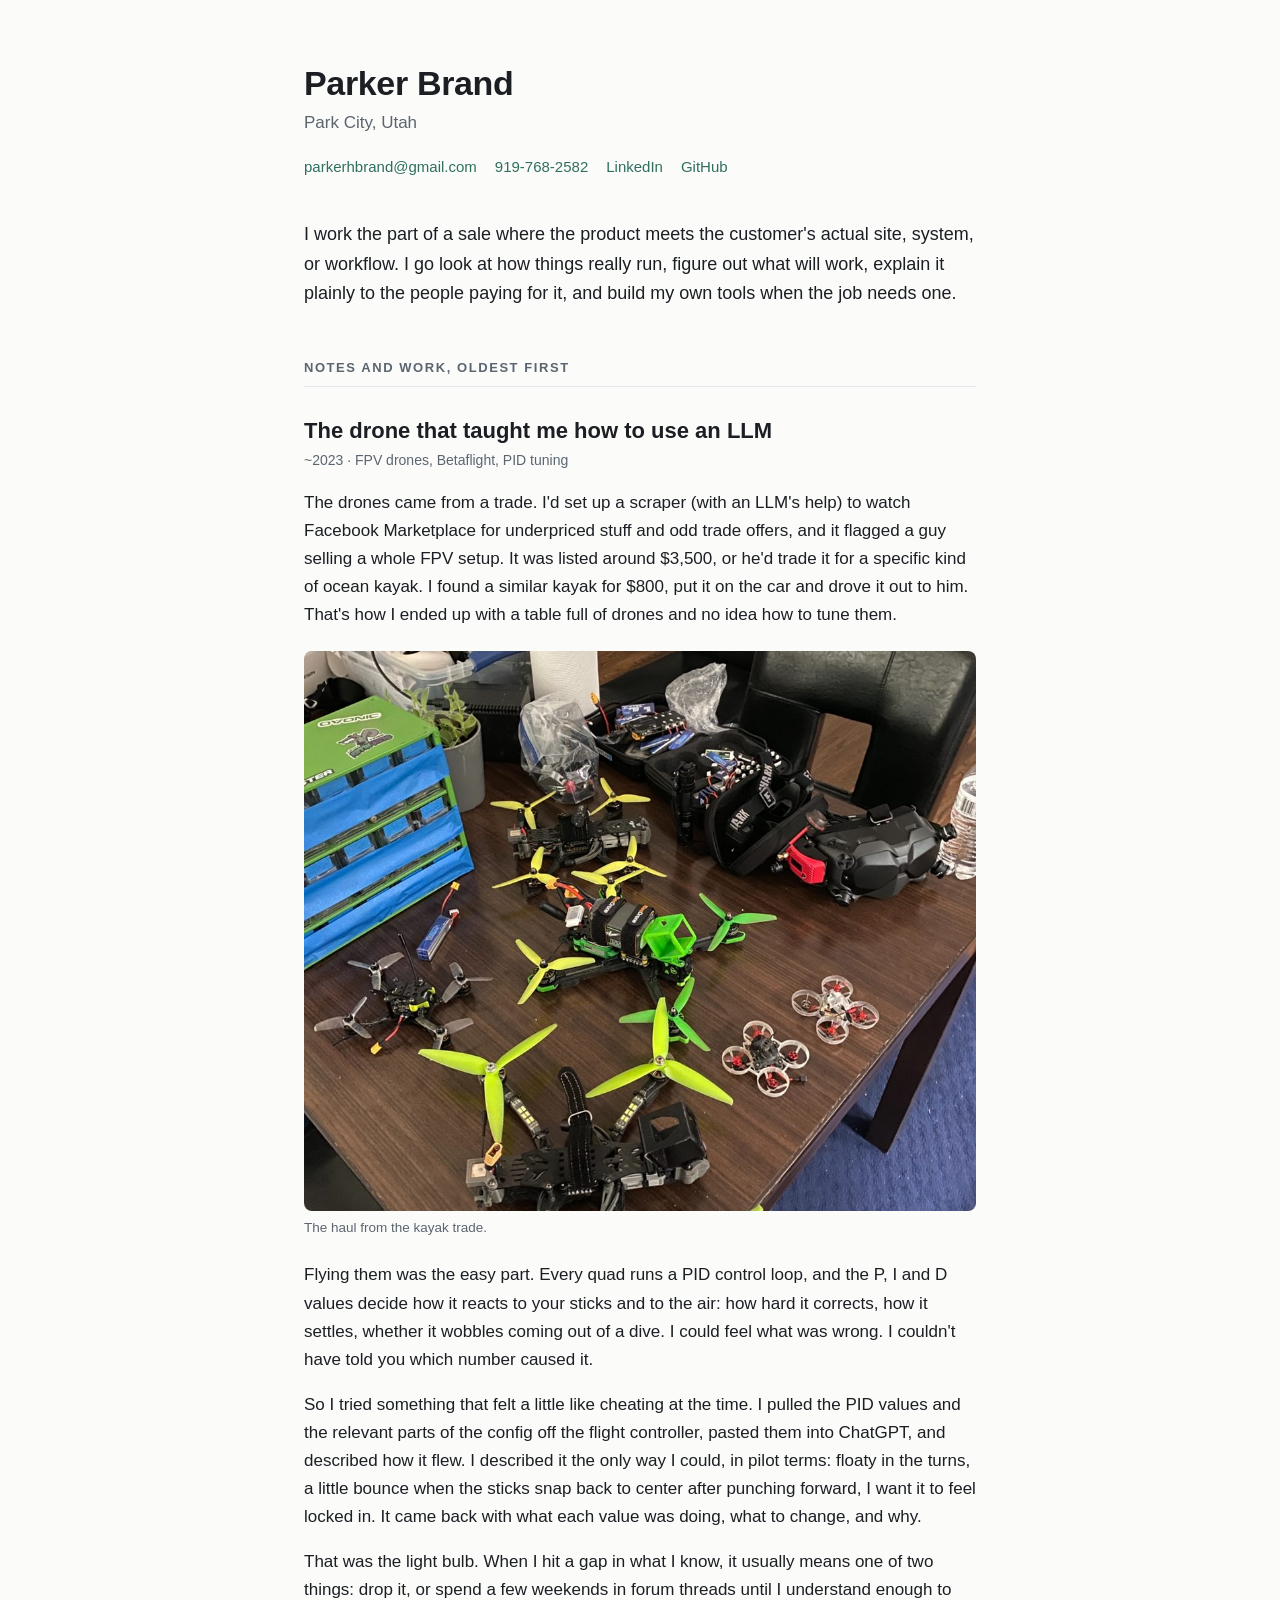
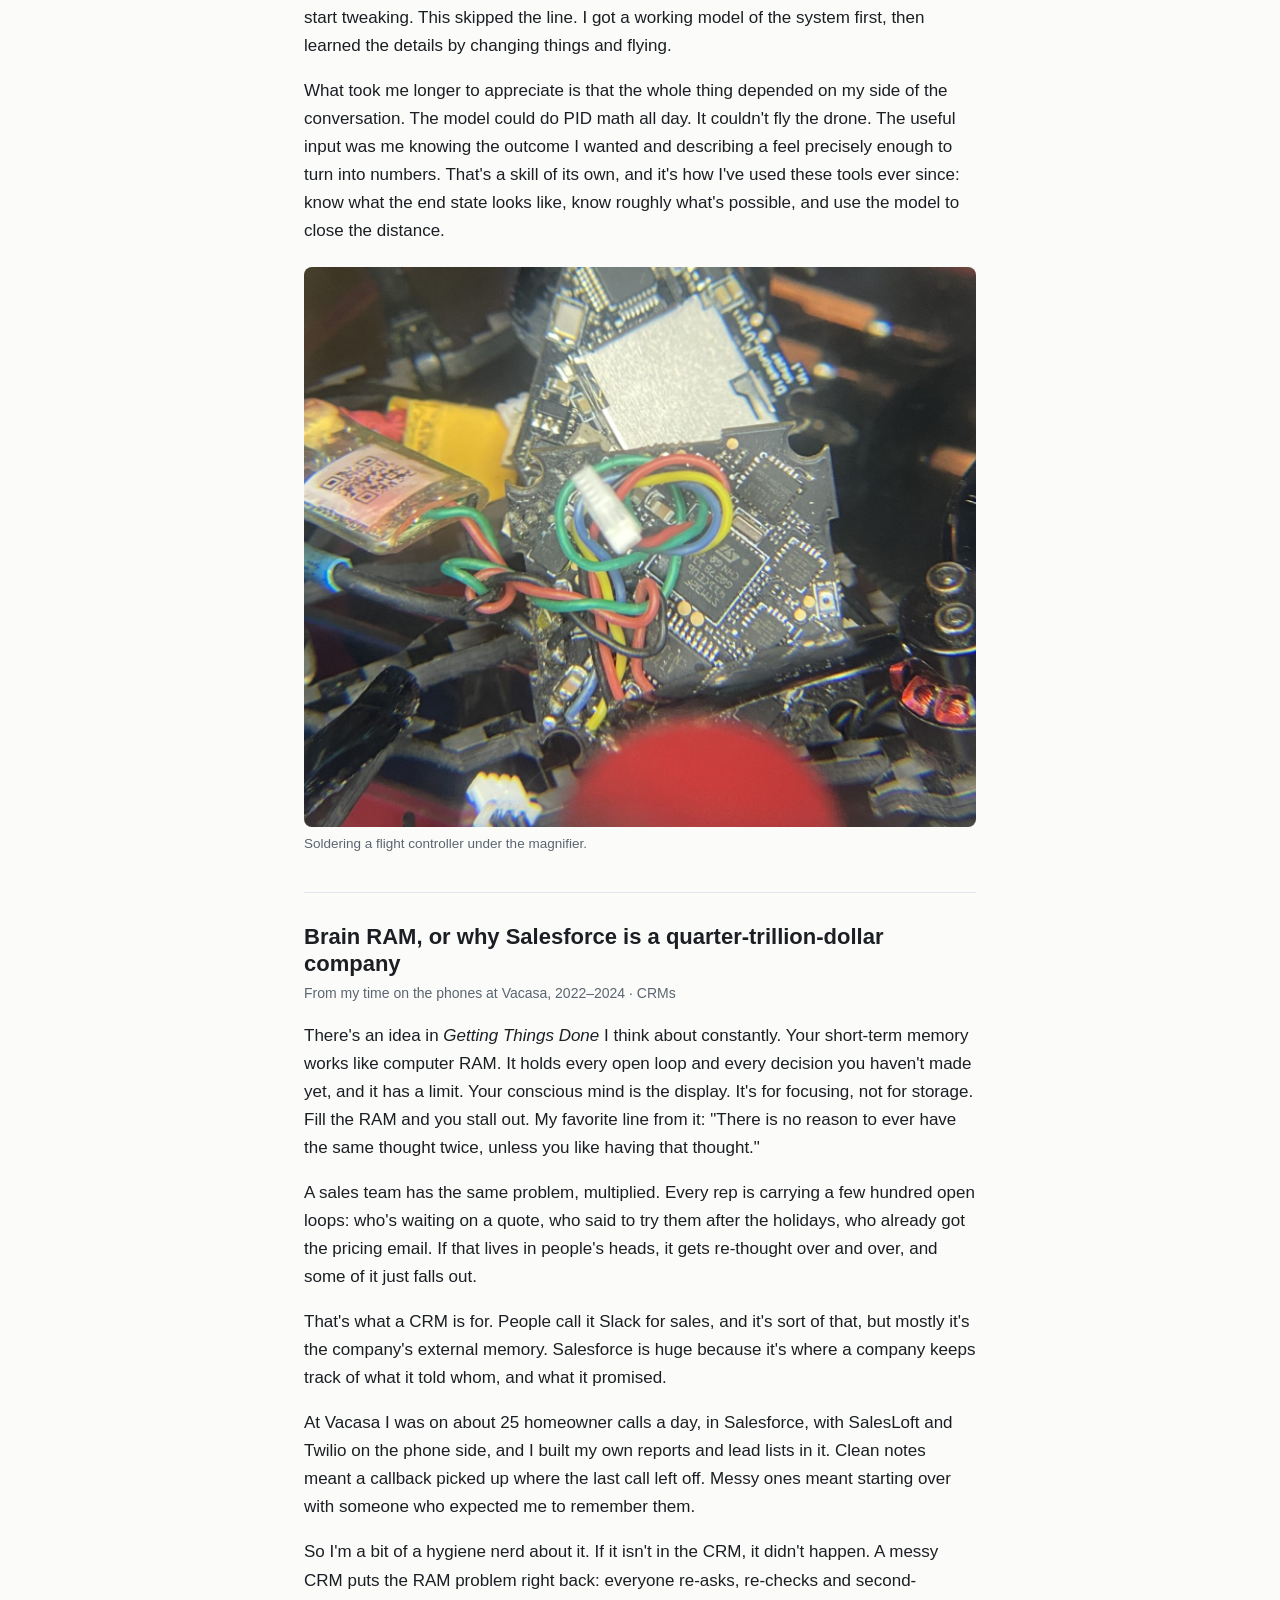
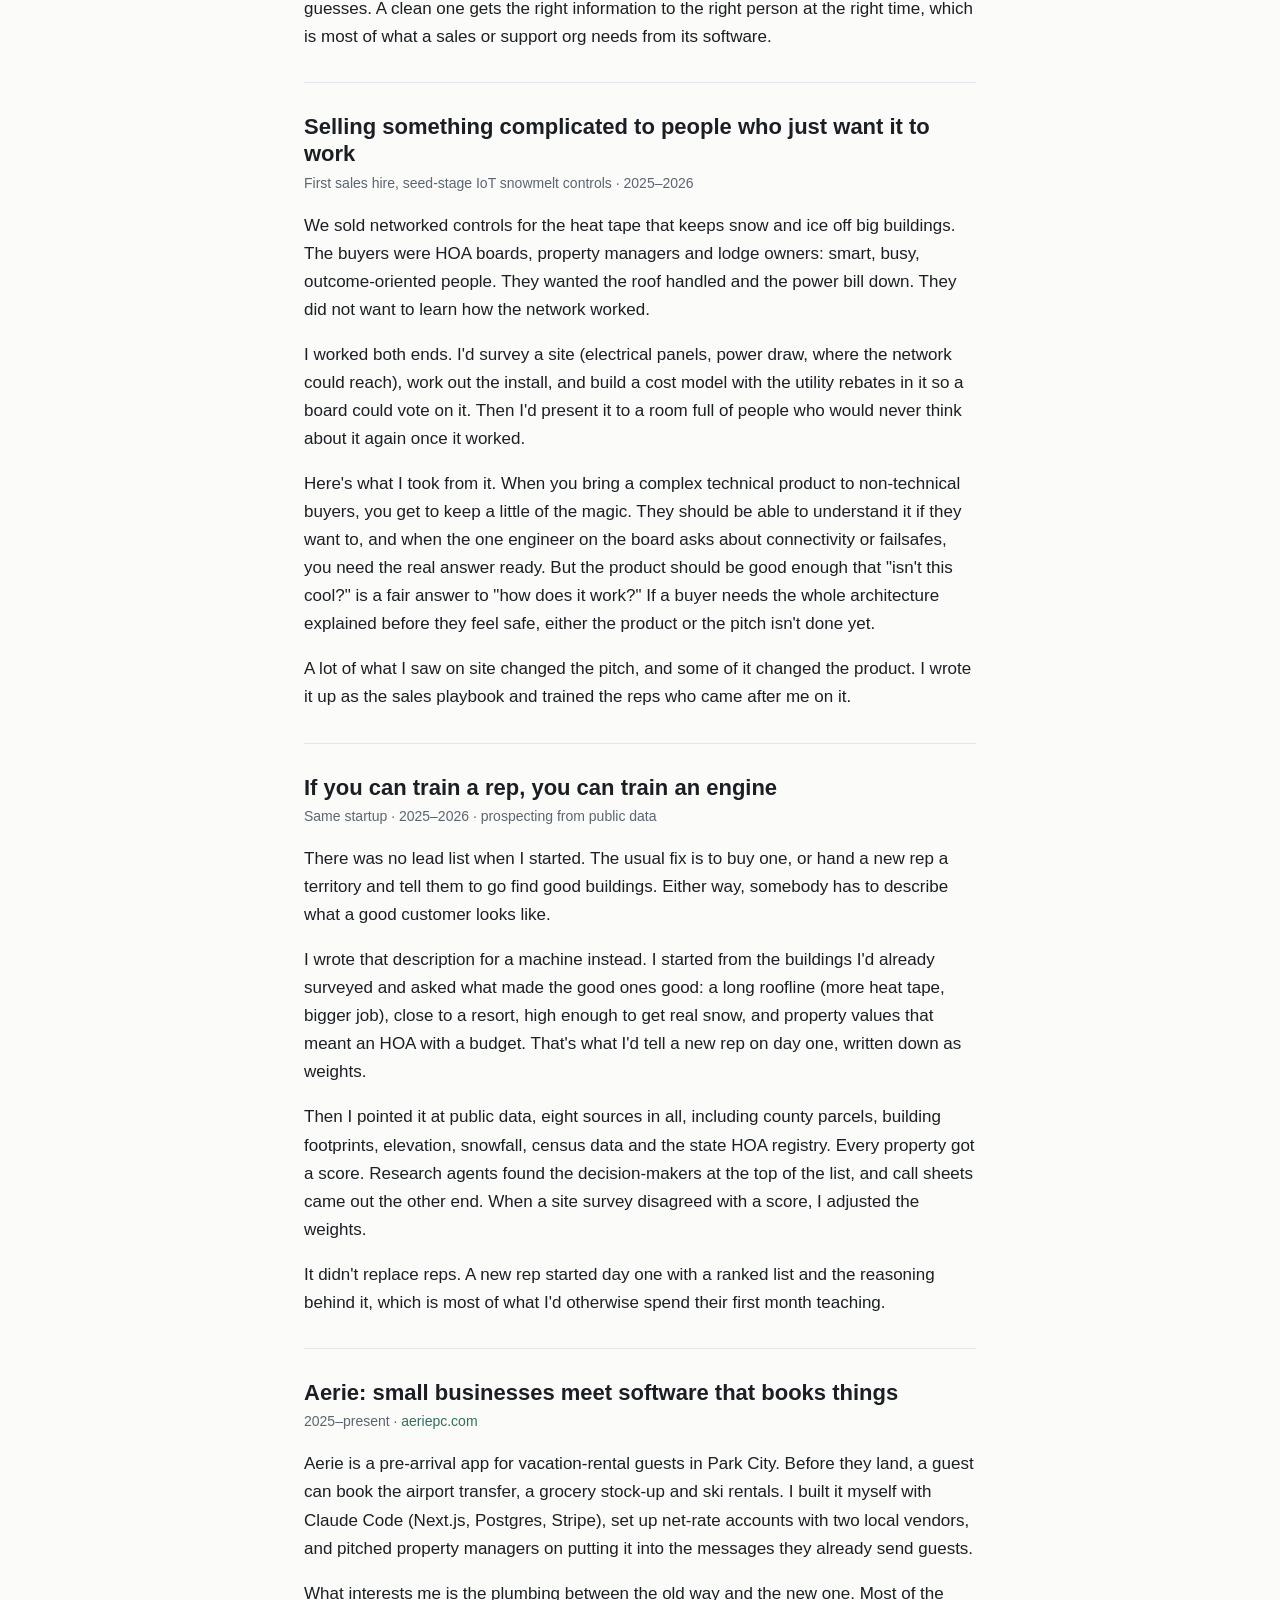
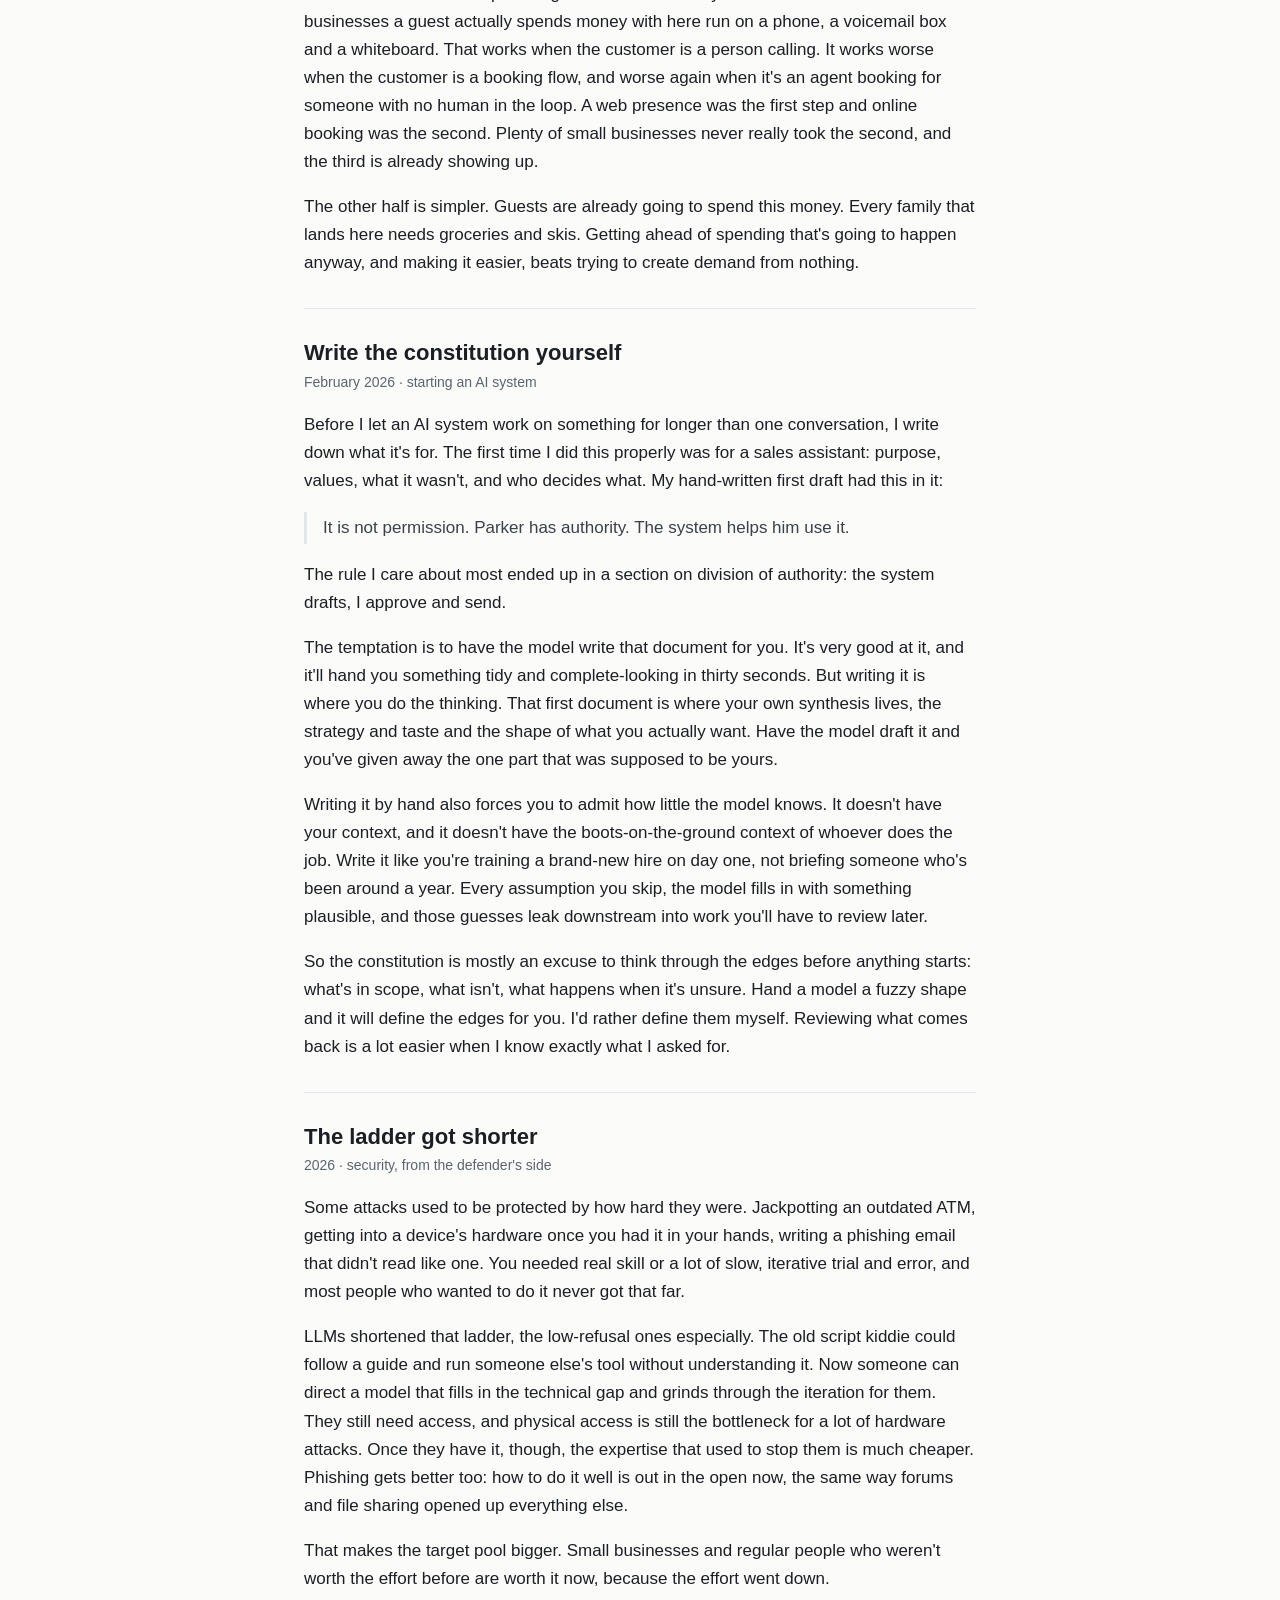
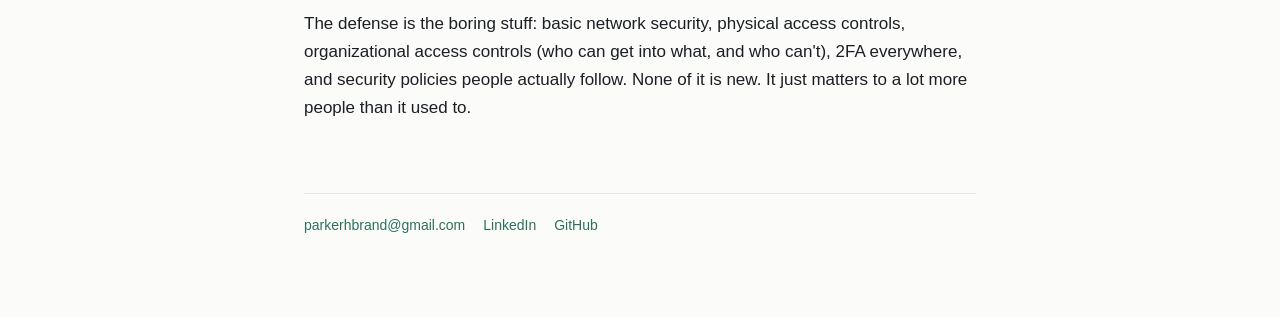
==== index.html @ bc5fa606 "Portfolio draft 2" ====
<!doctype html>
<html lang="en">
<head>
<meta charset="utf-8">
<meta name="viewport" content="width=device-width, initial-scale=1">
<meta name="robots" content="noindex, nofollow">
<title>Parker Brand</title>
<style>
  :root { --ink:#1b1f23; --muted:#5b6570; --line:#e3e6ea; --accent:#2f6f5e; --bg:#fbfbfa; }
  * { box-sizing:border-box; }
  body { margin:0; background:var(--bg); color:var(--ink); font:17px/1.65 -apple-system, BlinkMacSystemFont, "Segoe UI", Inter, Roboto, sans-serif; }
  main { max-width:720px; margin:0 auto; padding:64px 24px 80px; }
  h1 { font-size:34px; line-height:1.15; margin:0 0 6px; letter-spacing:-0.01em; }
  .sub { color:var(--muted); margin:0 0 18px; }
  .links { display:flex; flex-wrap:wrap; gap:8px 18px; font-size:15px; margin-bottom:40px; }
  a { color:var(--accent); text-decoration:none; } a:hover { text-decoration:underline; }
  .intro { font-size:18px; margin:0 0 12px; }
  h2 { font-size:13px; text-transform:uppercase; letter-spacing:.12em; color:var(--muted); margin:48px 0 8px; font-weight:600; }
  article { border-top:1px solid var(--line); padding:30px 0 14px; }
  article h3 { font-size:22px; line-height:1.25; margin:0 0 4px; }
  .meta { color:var(--muted); font-size:14px; margin:0 0 16px; }
  figure { margin:22px 0; }
  figure img { width:100%; max-height:560px; object-fit:cover; border-radius:8px; display:block; }
  figcaption { color:var(--muted); font-size:13.5px; margin-top:6px; }
  blockquote { margin:16px 0; padding:2px 0 2px 16px; border-left:3px solid var(--line); color:#3a4148; }
  footer { border-top:1px solid var(--line); margin-top:40px; padding-top:20px; color:var(--muted); font-size:14px; display:flex; flex-wrap:wrap; gap:8px 18px; }
</style>
</head>
<body>
<main>
  <!-- DRAFT 2 (11/18). Written from Parker's 11/18 voice notes; his edits win. Previous shell: shell-v1.html. -->
  <h1>Parker Brand</h1>
  <p class="sub">Park City, Utah</p>
  <div class="links">
    <a href="mailto:parkerhbrand@gmail.com">parkerhbrand@gmail.com</a>
    <a href="tel:+19197682582">919-768-2582</a>
    <a href="https://www.linkedin.com/in/parker-brand">LinkedIn</a>
    <a href="https://github.com/g0parks">GitHub</a>
  </div>

  <p class="intro">I work the part of a sale where the product meets the customer's actual site, system, or workflow. I go look at how things really run, figure out what will work, explain it plainly to the people paying for it, and build my own tools when the job needs one.</p>

  <h2>Notes and work, oldest first</h2>

  <article>
    <h3>The drone that taught me how to use an LLM</h3>
    <p class="meta">~2023 · FPV drones, Betaflight, PID tuning</p>

    <p>The drones came from a trade. I'd set up a scraper (with an LLM's help) to watch Facebook Marketplace for underpriced stuff and odd trade offers, and it flagged a guy selling a whole FPV setup. It was listed around $3,500, or he'd trade it for a specific kind of ocean kayak. I found a similar kayak for $800, put it on the car and drove it out to him. That's how I ended up with a table full of drones and no idea how to tune them.</p>

    <figure><img src="img/fleet.jpg" alt="A table covered in FPV drones, goggles and batteries"><figcaption>The haul from the kayak trade.</figcaption></figure>

    <p>Flying them was the easy part. Every quad runs a PID control loop, and the P, I and D values decide how it reacts to your sticks and to the air: how hard it corrects, how it settles, whether it wobbles coming out of a dive. I could feel what was wrong. I couldn't have told you which number caused it.</p>

    <p>So I tried something that felt a little like cheating at the time. I pulled the PID values and the relevant parts of the config off the flight controller, pasted them into ChatGPT, and described how it flew. I described it the only way I could, in pilot terms: floaty in the turns, a little bounce when the sticks snap back to center after punching forward, I want it to feel locked in. It came back with what each value was doing, what to change, and why.</p>

    <p>That was the light bulb. When I hit a gap in what I know, it usually means one of two things: drop it, or spend a few weekends in forum threads until I understand enough to start tweaking. This skipped the line. I got a working model of the system first, then learned the details by changing things and flying.</p>

    <p>What took me longer to appreciate is that the whole thing depended on my side of the conversation. The model could do PID math all day. It couldn't fly the drone. The useful input was me knowing the outcome I wanted and describing a feel precisely enough to turn into numbers. That's a skill of its own, and it's how I've used these tools ever since: know what the end state looks like, know roughly what's possible, and use the model to close the distance.</p>

    <figure><img src="img/bench.jpg" alt="A tiny drone flight controller under a magnifying glass on a soldering bench"><figcaption>Soldering a flight controller under the magnifier.</figcaption></figure>
  </article>

  <article>
    <h3>Brain RAM, or why Salesforce is a quarter-trillion-dollar company</h3>
    <p class="meta">From my time on the phones at Vacasa, 2022–2024 · CRMs</p>

    <p>There's an idea in <i>Getting Things Done</i> I think about constantly. Your short-term memory works like computer RAM. It holds every open loop and every decision you haven't made yet, and it has a limit. Your conscious mind is the display. It's for focusing, not for storage. Fill the RAM and you stall out. My favorite line from it: "There is no reason to ever have the same thought twice, unless you like having that thought."</p>

    <p>A sales team has the same problem, multiplied. Every rep is carrying a few hundred open loops: who's waiting on a quote, who said to try them after the holidays, who already got the pricing email. If that lives in people's heads, it gets re-thought over and over, and some of it just falls out.</p>

    <p>That's what a CRM is for. People call it Slack for sales, and it's sort of that, but mostly it's the company's external memory. Salesforce is huge because it's where a company keeps track of what it told whom, and what it promised.</p>

    <p>At Vacasa I was on about 25 homeowner calls a day, in Salesforce, with SalesLoft and Twilio on the phone side, and I built my own reports and lead lists in it. Clean notes meant a callback picked up where the last call left off. Messy ones meant starting over with someone who expected me to remember them.</p>

    <p>So I'm a bit of a hygiene nerd about it. If it isn't in the CRM, it didn't happen. A messy CRM puts the RAM problem right back: everyone re-asks, re-checks and second-guesses. A clean one gets the right information to the right person at the right time, which is most of what a sales or support org needs from its software.</p>
  </article>

  <article>
    <h3>Selling something complicated to people who just want it to work</h3>
    <p class="meta">First sales hire, seed-stage IoT snowmelt controls · 2025–2026</p>

    <p>We sold networked controls for the heat tape that keeps snow and ice off big buildings. The buyers were HOA boards, property managers and lodge owners: smart, busy, outcome-oriented people. They wanted the roof handled and the power bill down. They did not want to learn how the network worked.</p>

    <p>I worked both ends. I'd survey a site (electrical panels, power draw, where the network could reach), work out the install, and build a cost model with the utility rebates in it so a board could vote on it. Then I'd present it to a room full of people who would never think about it again once it worked.</p>

    <p>Here's what I took from it. When you bring a complex technical product to non-technical buyers, you get to keep a little of the magic. They should be able to understand it if they want to, and when the one engineer on the board asks about connectivity or failsafes, you need the real answer ready. But the product should be good enough that "isn't this cool?" is a fair answer to "how does it work?" If a buyer needs the whole architecture explained before they feel safe, either the product or the pitch isn't done yet.</p>

    <p>A lot of what I saw on site changed the pitch, and some of it changed the product. I wrote it up as the sales playbook and trained the reps who came after me on it.</p>
  </article>

  <article>
    <h3>If you can train a rep, you can train an engine</h3>
    <p class="meta">Same startup · 2025–2026 · prospecting from public data</p>

    <p>There was no lead list when I started. The usual fix is to buy one, or hand a new rep a territory and tell them to go find good buildings. Either way, somebody has to describe what a good customer looks like.</p>

    <p>I wrote that description for a machine instead. I started from the buildings I'd already surveyed and asked what made the good ones good: a long roofline (more heat tape, bigger job), close to a resort, high enough to get real snow, and property values that meant an HOA with a budget. That's what I'd tell a new rep on day one, written down as weights.</p>

    <p>Then I pointed it at public data, eight sources in all, including county parcels, building footprints, elevation, snowfall, census data and the state HOA registry. Every property got a score. Research agents found the decision-makers at the top of the list, and call sheets came out the other end. When a site survey disagreed with a score, I adjusted the weights.</p>

    <p>It didn't replace reps. A new rep started day one with a ranked list and the reasoning behind it, which is most of what I'd otherwise spend their first month teaching.</p>
  </article>

  <article>
    <h3>Aerie: small businesses meet software that books things</h3>
    <p class="meta">2025–present · <a href="https://aeriepc.com">aeriepc.com</a></p>

    <p>Aerie is a pre-arrival app for vacation-rental guests in Park City. Before they land, a guest can book the airport transfer, a grocery stock-up and ski rentals. I built it myself with Claude Code (Next.js, Postgres, Stripe), set up net-rate accounts with two local vendors, and pitched property managers on putting it into the messages they already send guests.</p>

    <p>What interests me is the plumbing between the old way and the new one. Most of the businesses a guest actually spends money with here run on a phone, a voicemail box and a whiteboard. That works when the customer is a person calling. It works worse when the customer is a booking flow, and worse again when it's an agent booking for someone with no human in the loop. A web presence was the first step and online booking was the second. Plenty of small businesses never really took the second, and the third is already showing up.</p>

    <p>The other half is simpler. Guests are already going to spend this money. Every family that lands here needs groceries and skis. Getting ahead of spending that's going to happen anyway, and making it easier, beats trying to create demand from nothing.</p>
  </article>

  <article>
    <h3>Write the constitution yourself</h3>
    <p class="meta">February 2026 · starting an AI system</p>

    <p>Before I let an AI system work on something for longer than one conversation, I write down what it's for. The first time I did this properly was for a sales assistant: purpose, values, what it wasn't, and who decides what. My hand-written first draft had this in it:</p>
    <blockquote>It is not permission. Parker has authority. The system helps him use it.</blockquote>
    <p>The rule I care about most ended up in a section on division of authority: the system drafts, I approve and send.</p>

    <p>The temptation is to have the model write that document for you. It's very good at it, and it'll hand you something tidy and complete-looking in thirty seconds. But writing it is where you do the thinking. That first document is where your own synthesis lives, the strategy and taste and the shape of what you actually want. Have the model draft it and you've given away the one part that was supposed to be yours.</p>

    <p>Writing it by hand also forces you to admit how little the model knows. It doesn't have your context, and it doesn't have the boots-on-the-ground context of whoever does the job. Write it like you're training a brand-new hire on day one, not briefing someone who's been around a year. Every assumption you skip, the model fills in with something plausible, and those guesses leak downstream into work you'll have to review later.</p>

    <p>So the constitution is mostly an excuse to think through the edges before anything starts: what's in scope, what isn't, what happens when it's unsure. Hand a model a fuzzy shape and it will define the edges for you. I'd rather define them myself. Reviewing what comes back is a lot easier when I know exactly what I asked for.</p>
  </article>

  <article>
    <h3>The ladder got shorter</h3>
    <p class="meta">2026 · security, from the defender's side</p>

    <p>Some attacks used to be protected by how hard they were. Jackpotting an outdated ATM, getting into a device's hardware once you had it in your hands, writing a phishing email that didn't read like one. You needed real skill or a lot of slow, iterative trial and error, and most people who wanted to do it never got that far.</p>

    <p>LLMs shortened that ladder, the low-refusal ones especially. The old script kiddie could follow a guide and run someone else's tool without understanding it. Now someone can direct a model that fills in the technical gap and grinds through the iteration for them. They still need access, and physical access is still the bottleneck for a lot of hardware attacks. Once they have it, though, the expertise that used to stop them is much cheaper. Phishing gets better too: how to do it well is out in the open now, the same way forums and file sharing opened up everything else.</p>

    <p>That makes the target pool bigger. Small businesses and regular people who weren't worth the effort before are worth it now, because the effort went down.</p>

    <p>The defense is the boring stuff: basic network security, physical access controls, organizational access controls (who can get into what, and who can't), 2FA everywhere, and security policies people actually follow. None of it is new. It just matters to a lot more people than it used to.</p>
  </article>

  <footer>
    <a href="mailto:parkerhbrand@gmail.com">parkerhbrand@gmail.com</a>
    <a href="https://www.linkedin.com/in/parker-brand">LinkedIn</a>
    <a href="https://github.com/g0parks">GitHub</a>
  </footer>
</main>
</body>
</html>
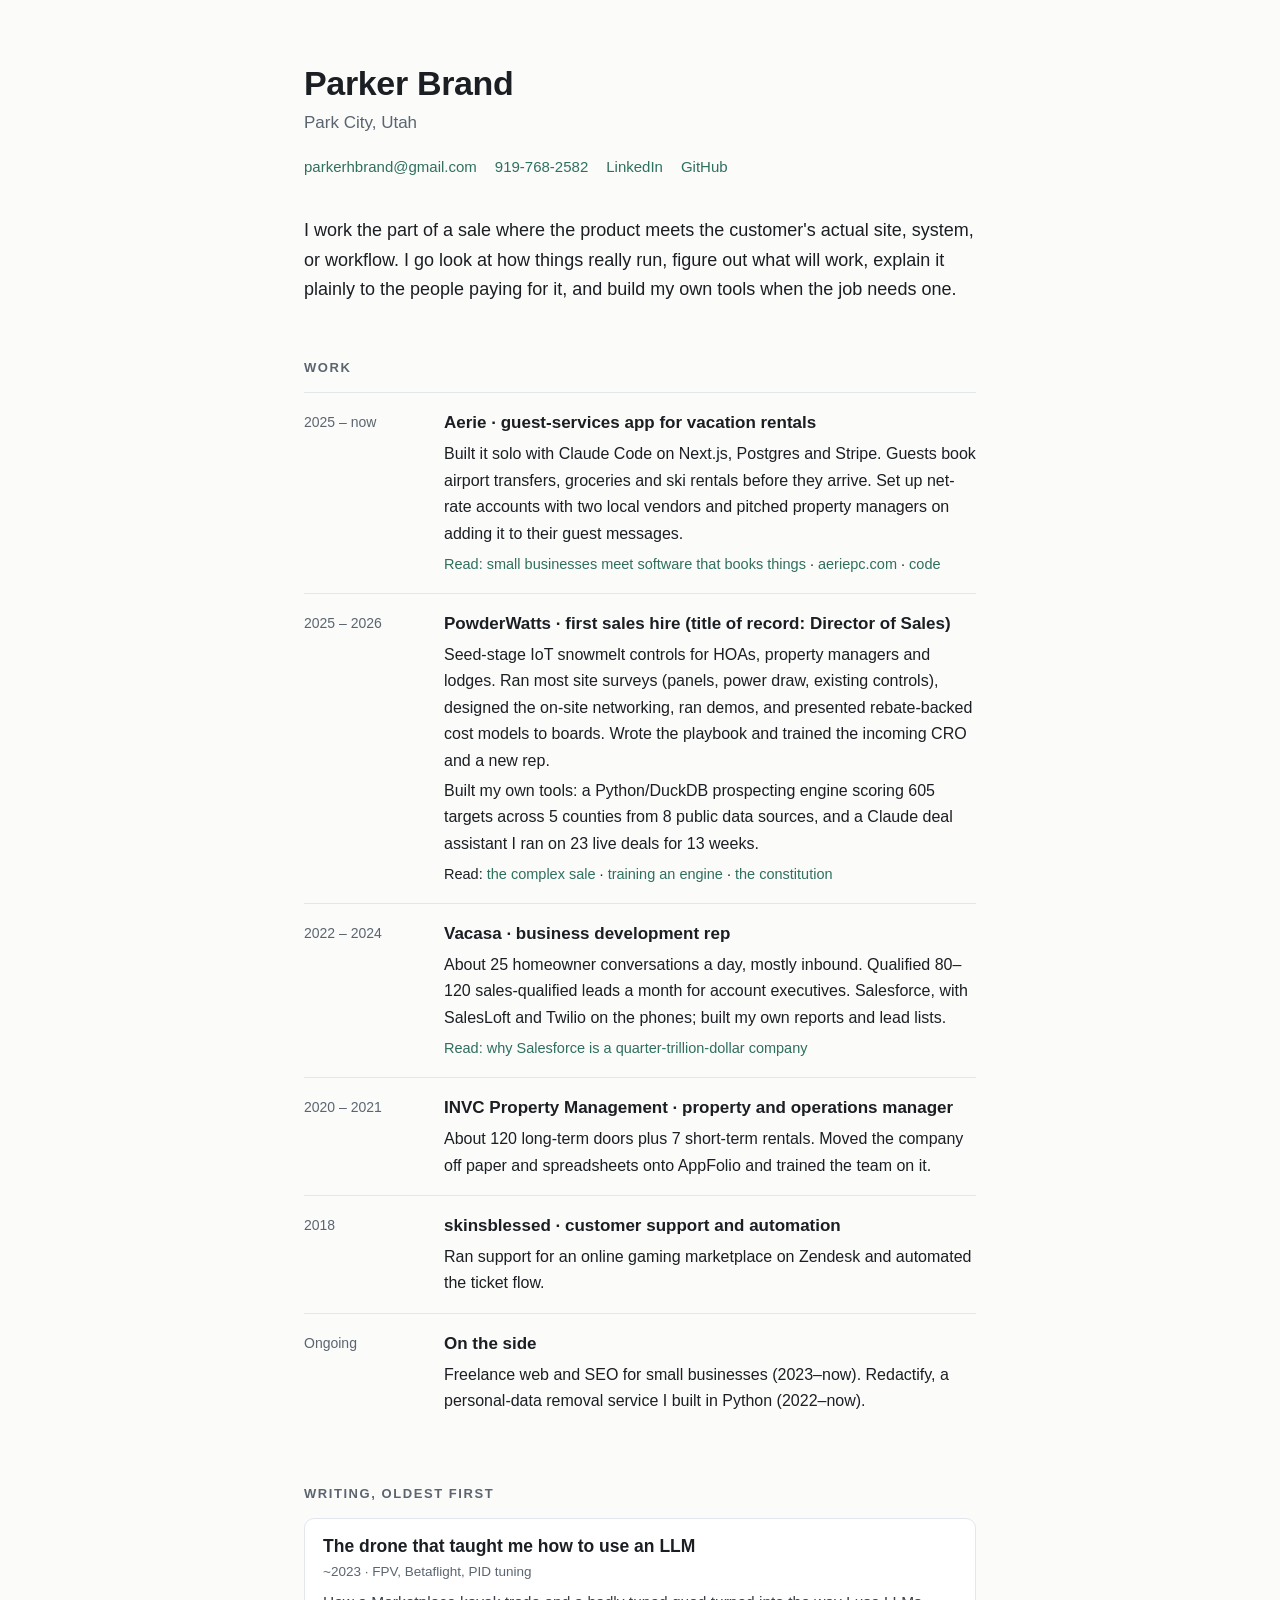
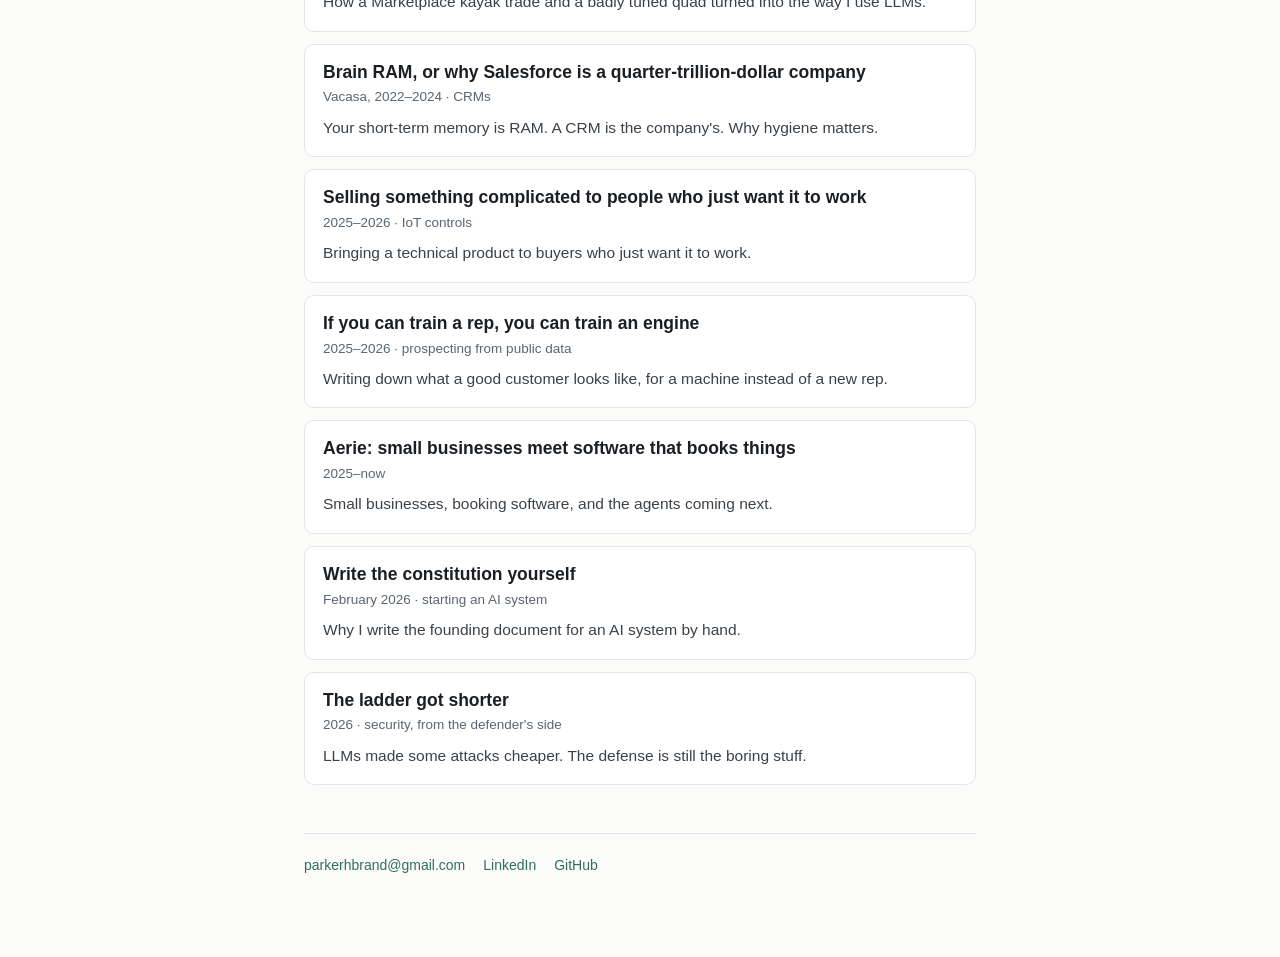
==== commit 5f787a79: "Index = work timeline + post cards; each piece on its own page" ====
--- a/index.html
+++ b/index.html
@@ -5,30 +5,10 @@
 <meta name="viewport" content="width=device-width, initial-scale=1">
 <meta name="robots" content="noindex, nofollow">
 <title>Parker Brand</title>
-<style>
-  :root { --ink:#1b1f23; --muted:#5b6570; --line:#e3e6ea; --accent:#2f6f5e; --bg:#fbfbfa; }
-  * { box-sizing:border-box; }
-  body { margin:0; background:var(--bg); color:var(--ink); font:17px/1.65 -apple-system, BlinkMacSystemFont, "Segoe UI", Inter, Roboto, sans-serif; }
-  main { max-width:720px; margin:0 auto; padding:64px 24px 80px; }
-  h1 { font-size:34px; line-height:1.15; margin:0 0 6px; letter-spacing:-0.01em; }
-  .sub { color:var(--muted); margin:0 0 18px; }
-  .links { display:flex; flex-wrap:wrap; gap:8px 18px; font-size:15px; margin-bottom:40px; }
-  a { color:var(--accent); text-decoration:none; } a:hover { text-decoration:underline; }
-  .intro { font-size:18px; margin:0 0 12px; }
-  h2 { font-size:13px; text-transform:uppercase; letter-spacing:.12em; color:var(--muted); margin:48px 0 8px; font-weight:600; }
-  article { border-top:1px solid var(--line); padding:30px 0 14px; }
-  article h3 { font-size:22px; line-height:1.25; margin:0 0 4px; }
-  .meta { color:var(--muted); font-size:14px; margin:0 0 16px; }
-  figure { margin:22px 0; }
-  figure img { width:100%; max-height:560px; object-fit:cover; border-radius:8px; display:block; }
-  figcaption { color:var(--muted); font-size:13.5px; margin-top:6px; }
-  blockquote { margin:16px 0; padding:2px 0 2px 16px; border-left:3px solid var(--line); color:#3a4148; }
-  footer { border-top:1px solid var(--line); margin-top:40px; padding-top:20px; color:var(--muted); font-size:14px; display:flex; flex-wrap:wrap; gap:8px 18px; }
-</style>
+<link rel="stylesheet" href="style.css">
 </head>
 <body>
 <main>
-  <!-- DRAFT 2 (11/18). Written from Parker's 11/18 voice notes; his edits win. Previous shell: shell-v1.html. -->
   <h1>Parker Brand</h1>
   <p class="sub">Park City, Utah</p>
   <div class="links">
@@ -40,106 +20,70 @@
 
   <p class="intro">I work the part of a sale where the product meets the customer's actual site, system, or workflow. I go look at how things really run, figure out what will work, explain it plainly to the people paying for it, and build my own tools when the job needs one.</p>
 
-  <h2>Notes and work, oldest first</h2>
+  <h2>Work</h2>
 
-  <article>
-    <h3>The drone that taught me how to use an LLM</h3>
-    <p class="meta">~2023 · FPV drones, Betaflight, PID tuning</p>
+  <div class="role">
+    <div class="when">2025 – now</div>
+    <div>
+      <h3>Aerie · guest-services app for vacation rentals</h3>
+      <p>Built it solo with Claude Code on Next.js, Postgres and Stripe. Guests book airport transfers, groceries and ski rentals before they arrive. Set up net-rate accounts with two local vendors and pitched property managers on adding it to their guest messages.</p>
+      <p class="read"><a href="posts/aerie.html">Read: small businesses meet software that books things</a> · <a href="https://aeriepc.com">aeriepc.com</a> · <a href="https://github.com/g0parks/summit-guest-app">code</a></p>
+    </div>
+  </div>
 
-    <p>The drones came from a trade. I'd set up a scraper (with an LLM's help) to watch Facebook Marketplace for underpriced stuff and odd trade offers, and it flagged a guy selling a whole FPV setup. It was listed around $3,500, or he'd trade it for a specific kind of ocean kayak. I found a similar kayak for $800, put it on the car and drove it out to him. That's how I ended up with a table full of drones and no idea how to tune them.</p>
+  <div class="role">
+    <div class="when">2025 – 2026</div>
+    <div>
+      <h3>PowderWatts · first sales hire (title of record: Director of Sales)</h3>
+      <p>Seed-stage IoT snowmelt controls for HOAs, property managers and lodges. Ran most site surveys (panels, power draw, existing controls), designed the on-site networking, ran demos, and presented rebate-backed cost models to boards. Wrote the playbook and trained the incoming CRO and a new rep.</p>
+      <p>Built my own tools: a Python/DuckDB prospecting engine scoring 605 targets across 5 counties from 8 public data sources, and a Claude deal assistant I ran on 23 live deals for 13 weeks.</p>
+      <p class="read">Read: <a href="posts/complex-sale.html">the complex sale</a> · <a href="posts/train-an-engine.html">training an engine</a> · <a href="posts/constitution.html">the constitution</a></p>
+    </div>
+  </div>
 
-    <figure><img src="img/fleet.jpg" alt="A table covered in FPV drones, goggles and batteries"><figcaption>The haul from the kayak trade.</figcaption></figure>
+  <div class="role">
+    <div class="when">2022 – 2024</div>
+    <div>
+      <h3>Vacasa · business development rep</h3>
+      <p>About 25 homeowner conversations a day, mostly inbound. Qualified 80–120 sales-qualified leads a month for account executives. Salesforce, with SalesLoft and Twilio on the phones; built my own reports and lead lists.</p>
+      <p class="read"><a href="posts/brain-ram.html">Read: why Salesforce is a quarter-trillion-dollar company</a></p>
+    </div>
+  </div>
 
-    <p>Flying them was the easy part. Every quad runs a PID control loop, and the P, I and D values decide how it reacts to your sticks and to the air: how hard it corrects, how it settles, whether it wobbles coming out of a dive. I could feel what was wrong. I couldn't have told you which number caused it.</p>
+  <div class="role">
+    <div class="when">2020 – 2021</div>
+    <div>
+      <h3>INVC Property Management · property and operations manager</h3>
+      <p>About 120 long-term doors plus 7 short-term rentals. Moved the company off paper and spreadsheets onto AppFolio and trained the team on it.</p>
+    </div>
+  </div>
 
-    <p>So I tried something that felt a little like cheating at the time. I pulled the PID values and the relevant parts of the config off the flight controller, pasted them into ChatGPT, and described how it flew. I described it the only way I could, in pilot terms: floaty in the turns, a little bounce when the sticks snap back to center after punching forward, I want it to feel locked in. It came back with what each value was doing, what to change, and why.</p>
+  <div class="role">
+    <div class="when">2018</div>
+    <div>
+      <h3>skinsblessed · customer support and automation</h3>
+      <p>Ran support for an online gaming marketplace on Zendesk and automated the ticket flow.</p>
+    </div>
+  </div>
 
-    <p>That was the light bulb. When I hit a gap in what I know, it usually means one of two things: drop it, or spend a few weekends in forum threads until I understand enough to start tweaking. This skipped the line. I got a working model of the system first, then learned the details by changing things and flying.</p>
+  <div class="role">
+    <div class="when">Ongoing</div>
+    <div>
+      <h3>On the side</h3>
+      <p>Freelance web and SEO for small businesses (2023–now). Redactify, a personal-data removal service I built in Python (2022–now).</p>
+    </div>
+  </div>
 
-    <p>What took me longer to appreciate is that the whole thing depended on my side of the conversation. The model could do PID math all day. It couldn't fly the drone. The useful input was me knowing the outcome I wanted and describing a feel precisely enough to turn into numbers. That's a skill of its own, and it's how I've used these tools ever since: know what the end state looks like, know roughly what's possible, and use the model to close the distance.</p>
-
-    <figure><img src="img/bench.jpg" alt="A tiny drone flight controller under a magnifying glass on a soldering bench"><figcaption>Soldering a flight controller under the magnifier.</figcaption></figure>
-  </article>
-
-  <article>
-    <h3>Brain RAM, or why Salesforce is a quarter-trillion-dollar company</h3>
-    <p class="meta">From my time on the phones at Vacasa, 2022–2024 · CRMs</p>
-
-    <p>There's an idea in <i>Getting Things Done</i> I think about constantly. Your short-term memory works like computer RAM. It holds every open loop and every decision you haven't made yet, and it has a limit. Your conscious mind is the display. It's for focusing, not for storage. Fill the RAM and you stall out. My favorite line from it: "There is no reason to ever have the same thought twice, unless you like having that thought."</p>
-
-    <p>A sales team has the same problem, multiplied. Every rep is carrying a few hundred open loops: who's waiting on a quote, who said to try them after the holidays, who already got the pricing email. If that lives in people's heads, it gets re-thought over and over, and some of it just falls out.</p>
-
-    <p>That's what a CRM is for. People call it Slack for sales, and it's sort of that, but mostly it's the company's external memory. Salesforce is huge because it's where a company keeps track of what it told whom, and what it promised.</p>
-
-    <p>At Vacasa I was on about 25 homeowner calls a day, in Salesforce, with SalesLoft and Twilio on the phone side, and I built my own reports and lead lists in it. Clean notes meant a callback picked up where the last call left off. Messy ones meant starting over with someone who expected me to remember them.</p>
-
-    <p>So I'm a bit of a hygiene nerd about it. If it isn't in the CRM, it didn't happen. A messy CRM puts the RAM problem right back: everyone re-asks, re-checks and second-guesses. A clean one gets the right information to the right person at the right time, which is most of what a sales or support org needs from its software.</p>
-  </article>
-
-  <article>
-    <h3>Selling something complicated to people who just want it to work</h3>
-    <p class="meta">First sales hire, seed-stage IoT snowmelt controls · 2025–2026</p>
-
-    <p>We sold networked controls for the heat tape that keeps snow and ice off big buildings. The buyers were HOA boards, property managers and lodge owners: smart, busy, outcome-oriented people. They wanted the roof handled and the power bill down. They did not want to learn how the network worked.</p>
-
-    <p>I worked both ends. I'd survey a site (electrical panels, power draw, where the network could reach), work out the install, and build a cost model with the utility rebates in it so a board could vote on it. Then I'd present it to a room full of people who would never think about it again once it worked.</p>
-
-    <p>Here's what I took from it. When you bring a complex technical product to non-technical buyers, you get to keep a little of the magic. They should be able to understand it if they want to, and when the one engineer on the board asks about connectivity or failsafes, you need the real answer ready. But the product should be good enough that "isn't this cool?" is a fair answer to "how does it work?" If a buyer needs the whole architecture explained before they feel safe, either the product or the pitch isn't done yet.</p>
-
-    <p>A lot of what I saw on site changed the pitch, and some of it changed the product. I wrote it up as the sales playbook and trained the reps who came after me on it.</p>
-  </article>
-
-  <article>
-    <h3>If you can train a rep, you can train an engine</h3>
-    <p class="meta">Same startup · 2025–2026 · prospecting from public data</p>
-
-    <p>There was no lead list when I started. The usual fix is to buy one, or hand a new rep a territory and tell them to go find good buildings. Either way, somebody has to describe what a good customer looks like.</p>
-
-    <p>I wrote that description for a machine instead. I started from the buildings I'd already surveyed and asked what made the good ones good: a long roofline (more heat tape, bigger job), close to a resort, high enough to get real snow, and property values that meant an HOA with a budget. That's what I'd tell a new rep on day one, written down as weights.</p>
-
-    <p>Then I pointed it at public data, eight sources in all, including county parcels, building footprints, elevation, snowfall, census data and the state HOA registry. Every property got a score. Research agents found the decision-makers at the top of the list, and call sheets came out the other end. When a site survey disagreed with a score, I adjusted the weights.</p>
-
-    <p>It didn't replace reps. A new rep started day one with a ranked list and the reasoning behind it, which is most of what I'd otherwise spend their first month teaching.</p>
-  </article>
-
-  <article>
-    <h3>Aerie: small businesses meet software that books things</h3>
-    <p class="meta">2025–present · <a href="https://aeriepc.com">aeriepc.com</a></p>
-
-    <p>Aerie is a pre-arrival app for vacation-rental guests in Park City. Before they land, a guest can book the airport transfer, a grocery stock-up and ski rentals. I built it myself with Claude Code (Next.js, Postgres, Stripe), set up net-rate accounts with two local vendors, and pitched property managers on putting it into the messages they already send guests.</p>
-
-    <p>What interests me is the plumbing between the old way and the new one. Most of the businesses a guest actually spends money with here run on a phone, a voicemail box and a whiteboard. That works when the customer is a person calling. It works worse when the customer is a booking flow, and worse again when it's an agent booking for someone with no human in the loop. A web presence was the first step and online booking was the second. Plenty of small businesses never really took the second, and the third is already showing up.</p>
-
-    <p>The other half is simpler. Guests are already going to spend this money. Every family that lands here needs groceries and skis. Getting ahead of spending that's going to happen anyway, and making it easier, beats trying to create demand from nothing.</p>
-  </article>
-
-  <article>
-    <h3>Write the constitution yourself</h3>
-    <p class="meta">February 2026 · starting an AI system</p>
-
-    <p>Before I let an AI system work on something for longer than one conversation, I write down what it's for. The first time I did this properly was for a sales assistant: purpose, values, what it wasn't, and who decides what. My hand-written first draft had this in it:</p>
-    <blockquote>It is not permission. Parker has authority. The system helps him use it.</blockquote>
-    <p>The rule I care about most ended up in a section on division of authority: the system drafts, I approve and send.</p>
-
-    <p>The temptation is to have the model write that document for you. It's very good at it, and it'll hand you something tidy and complete-looking in thirty seconds. But writing it is where you do the thinking. That first document is where your own synthesis lives, the strategy and taste and the shape of what you actually want. Have the model draft it and you've given away the one part that was supposed to be yours.</p>
-
-    <p>Writing it by hand also forces you to admit how little the model knows. It doesn't have your context, and it doesn't have the boots-on-the-ground context of whoever does the job. Write it like you're training a brand-new hire on day one, not briefing someone who's been around a year. Every assumption you skip, the model fills in with something plausible, and those guesses leak downstream into work you'll have to review later.</p>
-
-    <p>So the constitution is mostly an excuse to think through the edges before anything starts: what's in scope, what isn't, what happens when it's unsure. Hand a model a fuzzy shape and it will define the edges for you. I'd rather define them myself. Reviewing what comes back is a lot easier when I know exactly what I asked for.</p>
-  </article>
-
-  <article>
-    <h3>The ladder got shorter</h3>
-    <p class="meta">2026 · security, from the defender's side</p>
-
-    <p>Some attacks used to be protected by how hard they were. Jackpotting an outdated ATM, getting into a device's hardware once you had it in your hands, writing a phishing email that didn't read like one. You needed real skill or a lot of slow, iterative trial and error, and most people who wanted to do it never got that far.</p>
-
-    <p>LLMs shortened that ladder, the low-refusal ones especially. The old script kiddie could follow a guide and run someone else's tool without understanding it. Now someone can direct a model that fills in the technical gap and grinds through the iteration for them. They still need access, and physical access is still the bottleneck for a lot of hardware attacks. Once they have it, though, the expertise that used to stop them is much cheaper. Phishing gets better too: how to do it well is out in the open now, the same way forums and file sharing opened up everything else.</p>
-
-    <p>That makes the target pool bigger. Small businesses and regular people who weren't worth the effort before are worth it now, because the effort went down.</p>
-
-    <p>The defense is the boring stuff: basic network security, physical access controls, organizational access controls (who can get into what, and who can't), 2FA everywhere, and security policies people actually follow. None of it is new. It just matters to a lot more people than it used to.</p>
-  </article>
+  <h2>Writing, oldest first</h2>
+  <div class="cards">
+    <a class="card" href="posts/drone.html"><div class="t">The drone that taught me how to use an LLM</div><div class="m">~2023 · FPV, Betaflight, PID tuning</div><p class="d">How a Marketplace kayak trade and a badly tuned quad turned into the way I use LLMs.</p></a>
+    <a class="card" href="posts/brain-ram.html"><div class="t">Brain RAM, or why Salesforce is a quarter-trillion-dollar company</div><div class="m">Vacasa, 2022–2024 · CRMs</div><p class="d">Your short-term memory is RAM. A CRM is the company's. Why hygiene matters.</p></a>
+    <a class="card" href="posts/complex-sale.html"><div class="t">Selling something complicated to people who just want it to work</div><div class="m">2025–2026 · IoT controls</div><p class="d">Bringing a technical product to buyers who just want it to work.</p></a>
+    <a class="card" href="posts/train-an-engine.html"><div class="t">If you can train a rep, you can train an engine</div><div class="m">2025–2026 · prospecting from public data</div><p class="d">Writing down what a good customer looks like, for a machine instead of a new rep.</p></a>
+    <a class="card" href="posts/aerie.html"><div class="t">Aerie: small businesses meet software that books things</div><div class="m">2025–now</div><p class="d">Small businesses, booking software, and the agents coming next.</p></a>
+    <a class="card" href="posts/constitution.html"><div class="t">Write the constitution yourself</div><div class="m">February 2026 · starting an AI system</div><p class="d">Why I write the founding document for an AI system by hand.</p></a>
+    <a class="card" href="posts/ladder.html"><div class="t">The ladder got shorter</div><div class="m">2026 · security, from the defender's side</div><p class="d">LLMs made some attacks cheaper. The defense is still the boring stuff.</p></a>
+  </div>
 
   <footer>
     <a href="mailto:parkerhbrand@gmail.com">parkerhbrand@gmail.com</a>
--- a/style.css
+++ b/style.css
@@ -0,0 +1,40 @@
+:root { --ink:#1b1f23; --muted:#5b6570; --line:#e3e6ea; --accent:#2f6f5e; --bg:#fbfbfa; --card:#fff; --seed:#fff8e6; --seedline:#f0d999; }
+* { box-sizing:border-box; }
+body { margin:0; background:var(--bg); color:var(--ink); font:17px/1.65 -apple-system, BlinkMacSystemFont, "Segoe UI", Inter, Roboto, sans-serif; }
+main { max-width:720px; margin:0 auto; padding:64px 24px 80px; }
+a { color:var(--accent); text-decoration:none; } a:hover { text-decoration:underline; }
+h1 { font-size:34px; line-height:1.15; margin:0 0 6px; letter-spacing:-0.01em; }
+.sub { color:var(--muted); margin:0 0 18px; }
+.links { display:flex; flex-wrap:wrap; gap:8px 18px; font-size:15px; margin-bottom:36px; }
+.intro { font-size:18px; margin:0 0 12px; }
+h2 { font-size:13px; text-transform:uppercase; letter-spacing:.12em; color:var(--muted); margin:52px 0 14px; font-weight:600; }
+.meta { color:var(--muted); font-size:14px; margin:0 0 16px; }
+
+/* work timeline */
+.role { display:grid; grid-template-columns:120px 1fr; gap:4px 20px; padding:16px 0; border-top:1px solid var(--line); }
+.role .when { color:var(--muted); font-size:14px; padding-top:2px; }
+.role h3 { font-size:17px; margin:0; }
+.role p { margin:4px 0 0; font-size:16px; }
+.role .read { font-size:14.5px; margin-top:6px; }
+@media (max-width:560px) { .role { grid-template-columns:1fr; } }
+
+/* writing cards */
+.cards { display:grid; gap:12px; }
+.card { display:block; background:var(--card); border:1px solid var(--line); border-radius:10px; padding:16px 18px; color:var(--ink); }
+.card:hover { border-color:var(--accent); text-decoration:none; }
+.card .t { font-weight:600; font-size:17.5px; line-height:1.3; color:var(--ink); }
+.card .m { color:var(--muted); font-size:13.5px; margin:3px 0 6px; }
+.card .d { font-size:15.5px; color:#3a4148; margin:0; }
+
+/* post pages */
+.back { font-size:14.5px; margin:0 0 28px; }
+.post h1 { font-size:30px; line-height:1.2; margin:0 0 6px; }
+.post p { margin:0 0 16px; }
+figure { margin:24px 0; }
+figure img { width:100%; max-height:620px; object-fit:cover; border-radius:8px; display:block; }
+figcaption { color:var(--muted); font-size:13.5px; margin-top:6px; }
+blockquote { margin:16px 0; padding:2px 0 2px 16px; border-left:3px solid var(--line); color:#3a4148; }
+.seed { background:var(--seed); border:1px dashed var(--seedline); border-radius:8px; padding:12px 16px; font-size:15px; color:#5a4a1a; margin:10px 0 16px; }
+.seed ul { margin:6px 0 0; padding-left:18px; } .seed li { margin:4px 0; }
+
+footer { border-top:1px solid var(--line); margin-top:48px; padding-top:20px; color:var(--muted); font-size:14px; display:flex; flex-wrap:wrap; gap:8px 18px; }
